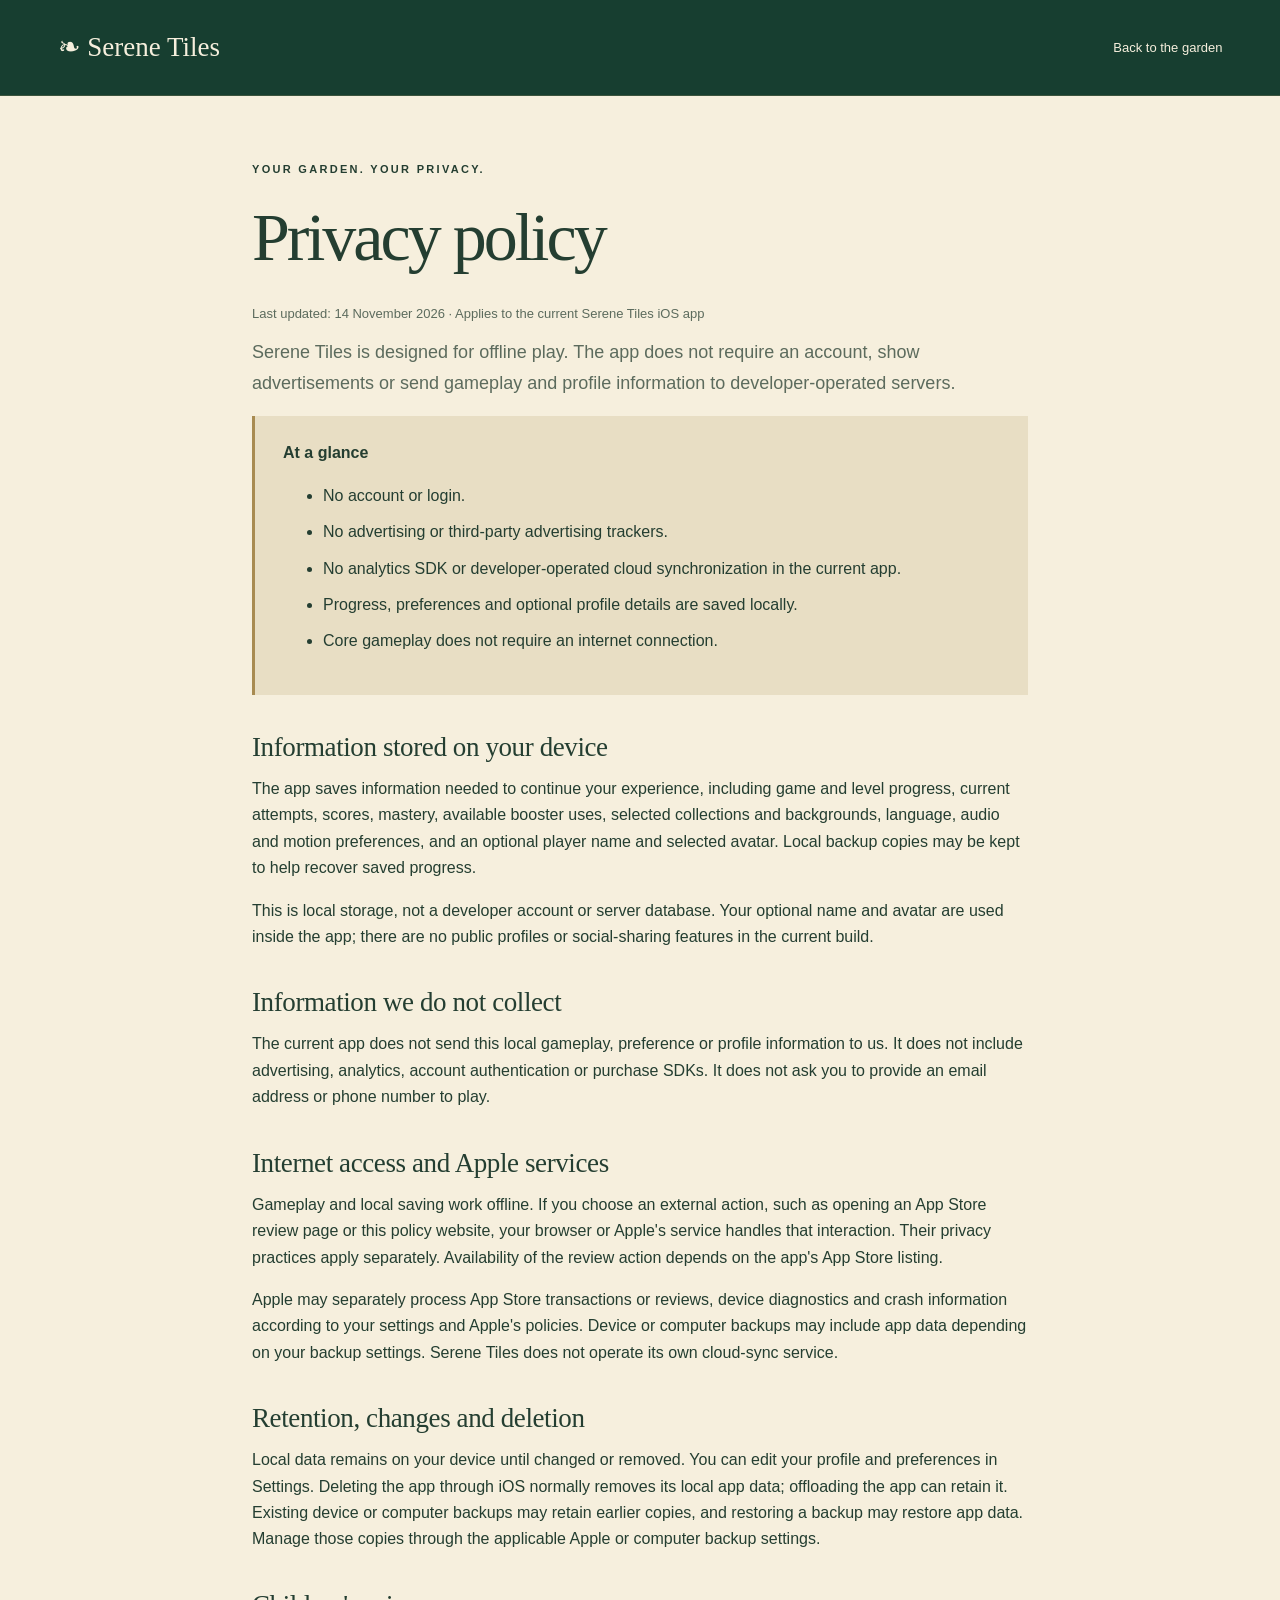
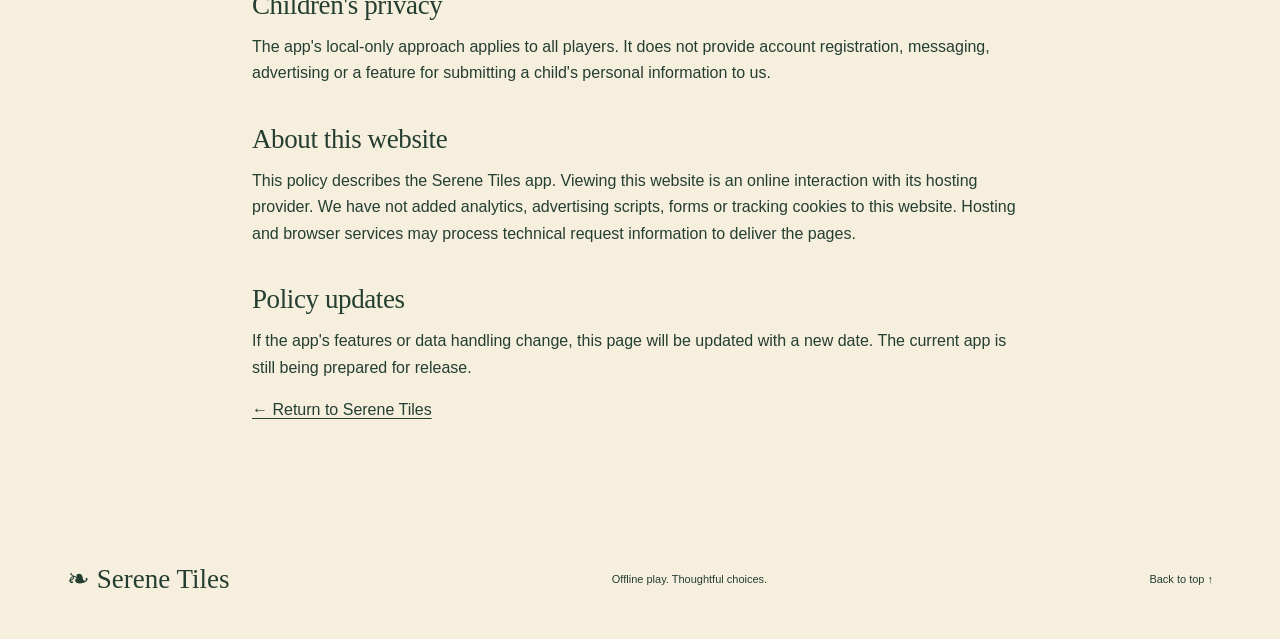
==== privacy/index.html @ 537b2bce "Add Serene Tiles website and privacy policy" ====
<!doctype html><html lang="en"><head><meta charset="utf-8"><meta name="viewport" content="width=device-width, initial-scale=1"><meta name="description" content="Privacy information for Serene Tiles, an offline-first tile puzzle game."><title>Privacy policy | Serene Tiles</title><link rel="stylesheet" href="../style.css"><style>.policy{max-width:860px;padding-top:64px;padding-bottom:80px}.policy h1{font-size:clamp(44px,6vw,68px)}.policy h2{font-size:27px;letter-spacing:-.4px;margin-top:38px;margin-bottom:14px}.policy a{text-decoration:underline;text-underline-offset:3px}.policy .summary{background:#e8dec4;padding:24px 28px;border-left:3px solid #a88b51}.policy li{margin-bottom:10px}.policy .date{color:#5c6b5d;font-size:13px}.policy .lead{color:#5c6b5d;max-width:100%}</style></head><body><header><a class="brand" href="../index.html">❧ Serene Tiles</a><nav aria-label="Main navigation"><a href="../index.html">Back to the garden</a></nav></header><main class="wrap policy"><p class="eyebrow">Your garden. Your privacy.</p><h1>Privacy policy</h1><p class="date">Last updated: 14 November 2026 · Applies to the current Serene Tiles iOS app</p><p class="lead">Serene Tiles is designed for offline play. The app does not require an account, show advertisements or send gameplay and profile information to developer-operated servers.</p><div class="summary"><strong>At a glance</strong><ul><li>No account or login.</li><li>No advertising or third-party advertising trackers.</li><li>No analytics SDK or developer-operated cloud synchronization in the current app.</li><li>Progress, preferences and optional profile details are saved locally.</li><li>Core gameplay does not require an internet connection.</li></ul></div><h2>Information stored on your device</h2><p>The app saves information needed to continue your experience, including game and level progress, current attempts, scores, mastery, available booster uses, selected collections and backgrounds, language, audio and motion preferences, and an optional player name and selected avatar. Local backup copies may be kept to help recover saved progress.</p><p>This is local storage, not a developer account or server database. Your optional name and avatar are used inside the app; there are no public profiles or social-sharing features in the current build.</p><h2>Information we do not collect</h2><p>The current app does not send this local gameplay, preference or profile information to us. It does not include advertising, analytics, account authentication or purchase SDKs. It does not ask you to provide an email address or phone number to play.</p><h2>Internet access and Apple services</h2><p>Gameplay and local saving work offline. If you choose an external action, such as opening an App Store review page or this policy website, your browser or Apple's service handles that interaction. Their privacy practices apply separately. Availability of the review action depends on the app's App Store listing.</p><p>Apple may separately process App Store transactions or reviews, device diagnostics and crash information according to your settings and Apple's policies. Device or computer backups may include app data depending on your backup settings. Serene Tiles does not operate its own cloud-sync service.</p><h2>Retention, changes and deletion</h2><p>Local data remains on your device until changed or removed. You can edit your profile and preferences in Settings. Deleting the app through iOS normally removes its local app data; offloading the app can retain it. Existing device or computer backups may retain earlier copies, and restoring a backup may restore app data. Manage those copies through the applicable Apple or computer backup settings.</p><h2>Children's privacy</h2><p>The app's local-only approach applies to all players. It does not provide account registration, messaging, advertising or a feature for submitting a child's personal information to us.</p><h2>About this website</h2><p>This policy describes the Serene Tiles app. Viewing this website is an online interaction with its hosting provider. We have not added analytics, advertising scripts, forms or tracking cookies to this website. Hosting and browser services may process technical request information to deliver the pages.</p><h2>Policy updates</h2><p>If the app's features or data handling change, this page will be updated with a new date. The current app is still being prepared for release.</p><p><a href="../index.html">← Return to Serene Tiles</a></p></main><footer class="wrap"><a class="brand" href="../index.html">❧ Serene Tiles</a><p>Offline play. Thoughtful choices.</p><a href="#">Back to top ↑</a></footer></body></html>
---- style.css ----
:root{--pine:#173e30;--deep:#102c23;--cream:#f6efdd;--gold:#d1b373;--ink:#243e31;--muted:#5c6b5d}*{box-sizing:border-box}html{scroll-behavior:smooth;scroll-padding-top:85px}body{margin:0;background:var(--cream);color:var(--ink);font-family:Arial,sans-serif;font-size:16px;line-height:1.65}h1,h2,h3,p{margin-top:0}h1,h2,h3,.brand{font-family:Georgia,serif;font-weight:400}h1{font-size:clamp(52px,6.3vw,90px);line-height:1.04;letter-spacing:-3px;margin-bottom:30px}h2{font-size:clamp(38px,4.5vw,62px);line-height:1.08;letter-spacing:-1.8px;margin-bottom:28px}h3{font-size:27px;line-height:1.2}em{font-weight:400;color:#9a7c43}a{color:inherit;text-decoration:none}button,a,summary{-webkit-tap-highlight-color:transparent}button{font:inherit;cursor:pointer}button:focus-visible,a:focus-visible,summary:focus-visible{outline:3px solid #bd8530;outline-offset:5px}.wrap{max-width:1230px;margin:auto;padding-left:42px;padding-right:42px}header{height:96px;display:flex;align-items:center;justify-content:space-between;padding:0 4.5%;background:var(--pine);color:var(--cream);border-bottom:1px solid #d1b37330;gap:25px}.brand{font-size:27px;white-space:nowrap}.mark{color:var(--gold);font-size:34px;vertical-align:middle}nav{display:flex;gap:30px;font-size:13px}nav a:hover{text-decoration:underline;text-underline-offset:7px}.small-button{font-size:12px;border:1px solid #d1b37377;border-radius:30px;padding:10px 17px}.hero{display:grid;grid-template-columns:1.1fr 1fr;gap:70px;min-height:755px;padding-top:65px;padding-bottom:65px;color:var(--cream);max-width:none;background:radial-gradient(ellipse at 85% 55%,#375540,var(--pine) 63%);padding-left:max(42px,calc((100vw - 1146px)/2));padding-right:max(42px,calc((100vw - 1146px)/2))}.hero-copy{align-self:center}.hero em{color:#dcc792}.eyebrow{font-size:11px;text-transform:uppercase;font-weight:700;letter-spacing:2.3px;margin-bottom:24px}.lead{font-size:18px;line-height:1.7;max-width:440px;color:#d7dfd3}.button{display:inline-flex;align-items:center;justify-content:space-between;gap:35px;background:var(--cream);color:var(--pine);padding:17px 26px;border:1px solid var(--gold);border-radius:4px;box-shadow:0 2px 0 #ac8d4f;font-size:14px;margin-top:14px}.button:hover{background:#fff9e9;transform:translateY(-1px)}.fine{font-size:12px;opacity:.75;margin:20px 0 0;line-height:1.6}.hero-notes{display:flex;gap:28px;margin-top:52px;font-size:11px;color:#d3c6a7}.hero-notes span:before{content:'✦';padding-right:9px;color:var(--gold)}.hero-art{position:relative;display:flex;align-items:center;justify-content:center}.hero-art img{display:block;width:286px;height:auto;border-radius:35px;box-shadow:0 35px 70px #07180e90;border:6px solid #c9ac6d}.orbit{position:absolute;border:1px solid #d1b37355;width:450px;height:550px;border-radius:50% 50% 45% 45%;font-size:9px;letter-spacing:4px;text-align:center;padding-top:17px;transform:rotate(9deg)}.image-label{position:absolute;bottom:2px;font-size:10px;letter-spacing:1.5px;text-transform:uppercase;background:var(--pine);padding:5px 12px}.ribbon{display:flex;align-items:center;justify-content:center;gap:65px;padding:24px;background:#e8dec4;border-bottom:1px solid #d0c3a5;font-family:Georgia,serif;font-size:18px}.ribbon i{color:#98763e;font-size:14px}.journey,.comforts,.questions{padding-top:110px;padding-bottom:100px}.section-head{display:grid;grid-template-columns:1.3fr 1fr;gap:100px;align-items:end;margin-bottom:38px}.section-head p:last-child{color:var(--muted);font-size:16px;line-height:1.8}.status{font-size:9px;letter-spacing:1.7px;color:#77633c}.chapter-tabs{display:grid;grid-template-columns:repeat(5,1fr);gap:0;border-bottom:1px solid #cabc9c;margin-top:32px}.chapter-tabs button{border:none;border-bottom:3px solid transparent;background:transparent;color:var(--muted);padding:20px 5px;font-family:Georgia,serif;font-size:21px}.chapter-tabs button[aria-selected=true]{border-bottom-color:#9b7a3b;color:var(--pine)}.chapter-tabs button small{display:block;font:10px Arial;letter-spacing:1px;margin-bottom:7px}.chapter-panel{padding:44px 0 20px;display:grid;grid-template-columns:1.3fr 1fr;gap:90px;min-height:340px}.chapter-panel h3{font-size:42px;margin-bottom:17px}.chapter-panel p{max-width:510px}.chapter-panel .eyebrow{font-size:10px;color:#8f733c}.skill{display:flex;flex-direction:column;gap:4px;margin-top:27px}.skill span{font-size:9px;letter-spacing:2px;color:#8b774f}.skill strong{font-size:14px;font-weight:400}.chapter-art{border:1px solid #b5a177;border-radius:150px 150px 6px 6px;text-align:center;padding:12px 35px 30px;background:radial-gradient(#faf7eb,#e7dcc1);display:flex;flex-direction:column;align-items:center;justify-content:center}.chapter-symbol{font-size:94px;line-height:1.1;color:#68816a}.chapter-art>span:last-of-type{font:italic 22px Georgia;max-width:230px}.difficulty{display:flex;gap:8px;margin-top:22px}.difficulty i{width:28px;height:5px;background:#c6c6b1;border-radius:3px}.difficulty i.on{background:#506c50}.experience{background:var(--pine);color:var(--cream);padding:100px 0}.experience-grid{display:grid;grid-template-columns:1fr 1fr;gap:110px;align-items:center}.experience em{color:#dcc792}.phone-pair{position:relative;text-align:center}.phone-pair img{width:310px;max-width:80%;border-radius:28px;border:5px solid #bda571;box-shadow:0 30px 60px #0005}.floating-note{position:absolute;bottom:55px;right:-30px;padding:22px 28px;text-align:left;background:var(--cream);color:var(--pine);box-shadow:0 10px 30px #0002;border:1px solid var(--gold)}.floating-note span{display:block;font-size:9px;letter-spacing:2px}.floating-note strong{display:block;font:21px Georgia;margin-top:6px}.feature{display:flex;gap:20px;border-top:1px solid #ffffff20;padding-top:25px;margin-top:25px}.feature>span{color:var(--gold);font-size:11px}.feature h3{font-size:24px;margin-bottom:10px}.feature p{font-size:14px;color:#d1d9cf;margin:0}.comforts{display:grid;grid-template-columns:1fr 1.4fr;gap:80px}.comforts .lead{color:var(--muted);font-size:16px}.comfort-grid{display:grid;grid-template-columns:1fr 1fr;gap:40px}.icon{font:34px Georgia;color:#8b713d;display:block;margin-bottom:15px}.comfort-grid h3{font-size:23px}.comfort-grid p{font-size:14px;color:var(--muted)}.comfort-grid small{font-size:10px;line-height:1.5;display:block;color:var(--muted)}.screens{background:#eae2ce;padding:100px 0}.gallery{display:grid;grid-template-columns:repeat(4,1fr);gap:35px 25px}.screen{background:none;border:none;text-align:left;color:var(--ink);padding:0}.screen img{width:100%;border-radius:13px;border:1px solid #bda571;box-shadow:0 10px 18px #30402b15;transition:transform .2s}.screen:hover img{transform:translateY(-6px)}.screen span{display:block;font-size:12px;margin-top:14px}.screen small{font-size:9px;color:#86734a;letter-spacing:2px;display:block;margin-bottom:4px}.questions{max-width:900px}details{border-bottom:1px solid #cfc4a8;padding:21px 0}summary{cursor:pointer;font-size:17px;list-style:none;padding-right:30px;position:relative}summary:after{content:'+';position:absolute;right:0}details[open] summary:after{content:'−'}details p{font-size:14px;color:var(--muted);padding-top:17px;max-width:650px;margin-bottom:0}.closing{padding:85px 25px;text-align:center;background:var(--pine);color:var(--cream)}.closing em{color:#dcc792}.closing h2{font-size:64px}.closing .button{margin-top:0}footer{display:flex;align-items:center;justify-content:space-between;gap:20px;min-height:120px}footer p,footer>a:last-child{font-size:11px;margin:0}dialog{border:1px solid var(--gold);border-radius:15px;padding:18px 20px;background:var(--pine);color:var(--cream);max-width:95vw;max-height:94vh;text-align:center}dialog::backdrop{background:#07170ee8}dialog img{display:block;max-width:80vw;max-height:78vh;height:auto;margin:auto}dialog p{font-size:12px;margin:12px 0 0}.close{position:sticky;top:0;float:right;border:1px solid var(--gold);background:var(--cream);color:var(--pine);border-radius:50%;font-size:24px;width:36px;height:36px;margin-left:10px}
@media(max-width:1000px){nav{gap:16px}.small-button{display:none}.hero{gap:30px}.orbit{width:340px}.hero-art img{width:260px}.section-head{gap:40px}.experience-grid{gap:60px}.comforts{gap:40px}.ribbon{gap:30px;font-size:15px}}@media(max-width:700px){header{height:78px;padding:0 22px}.brand{font-size:22px}nav a:not(:last-child){display:none}nav{font-size:11px}.wrap{padding-left:24px;padding-right:24px}.hero{grid-template-columns:1fr;padding:55px 24px 45px;gap:45px;text-align:center}.hero-copy .lead{margin-left:auto;margin-right:auto}.hero h1{letter-spacing:-1.8px}.hero .eyebrow{font-size:9px}.hero-notes{justify-content:center;margin-top:30px;gap:18px}.hero-art{padding-bottom:22px}.hero-art img{width:245px}.orbit{height:470px;width:310px}.image-label{bottom:0}.ribbon{gap:12px;padding:18px 15px;font-size:12px;text-align:center}.ribbon span:last-child,.ribbon i:last-of-type{display:none}.section-head,.chapter-panel,.experience-grid,.comforts{grid-template-columns:1fr;gap:20px}.journey,.comforts,.questions{padding-top:65px;padding-bottom:65px}.section-head{margin-bottom:25px}.section-head h2{margin-bottom:10px}.chapter-tabs button{font-size:14px;padding:15px 0}.chapter-tabs button small{font-size:8px}.status{font-size:8px}.chapter-panel{padding-top:28px}.chapter-art{border-radius:100px 100px 5px 5px;max-width:100%;padding:20px}.chapter-symbol{font-size:65px}.chapter-panel h3{font-size:36px}.experience{padding:65px 0}.experience-grid{gap:55px}.floating-note{right:0;bottom:40px;padding:17px}.comfort-grid{gap:28px 22px}.comfort-grid h3{font-size:21px}.screens{padding:65px 0}.gallery{grid-template-columns:repeat(2,1fr);gap:28px 18px}.screen span{font-size:11px}.closing h2{font-size:49px}footer{padding-top:30px;padding-bottom:30px;flex-direction:column;gap:12px}dialog{padding:12px}.close{float:none;display:block;margin:0 0 10px auto}dialog img{max-height:73vh}}
@media(prefers-reduced-motion:reduce){html{scroll-behavior:auto}*{transition:none!important}}

.privacy-preview{padding-top:80px;padding-bottom:80px;display:grid;grid-template-columns:1.2fr 1fr;gap:70px;border-top:1px solid #cfc4a8}.privacy-preview p{color:var(--muted)}.privacy-card{align-self:center;background:#e8dec4;border:1px solid #cabc9c;border-radius:12px;padding:30px}.privacy-card .button{font-size:13px;gap:18px}.phone-pair img{height:auto}@media(max-width:700px){.privacy-preview{grid-template-columns:1fr;gap:20px;padding-top:60px;padding-bottom:60px}.privacy-card{padding:24px}}
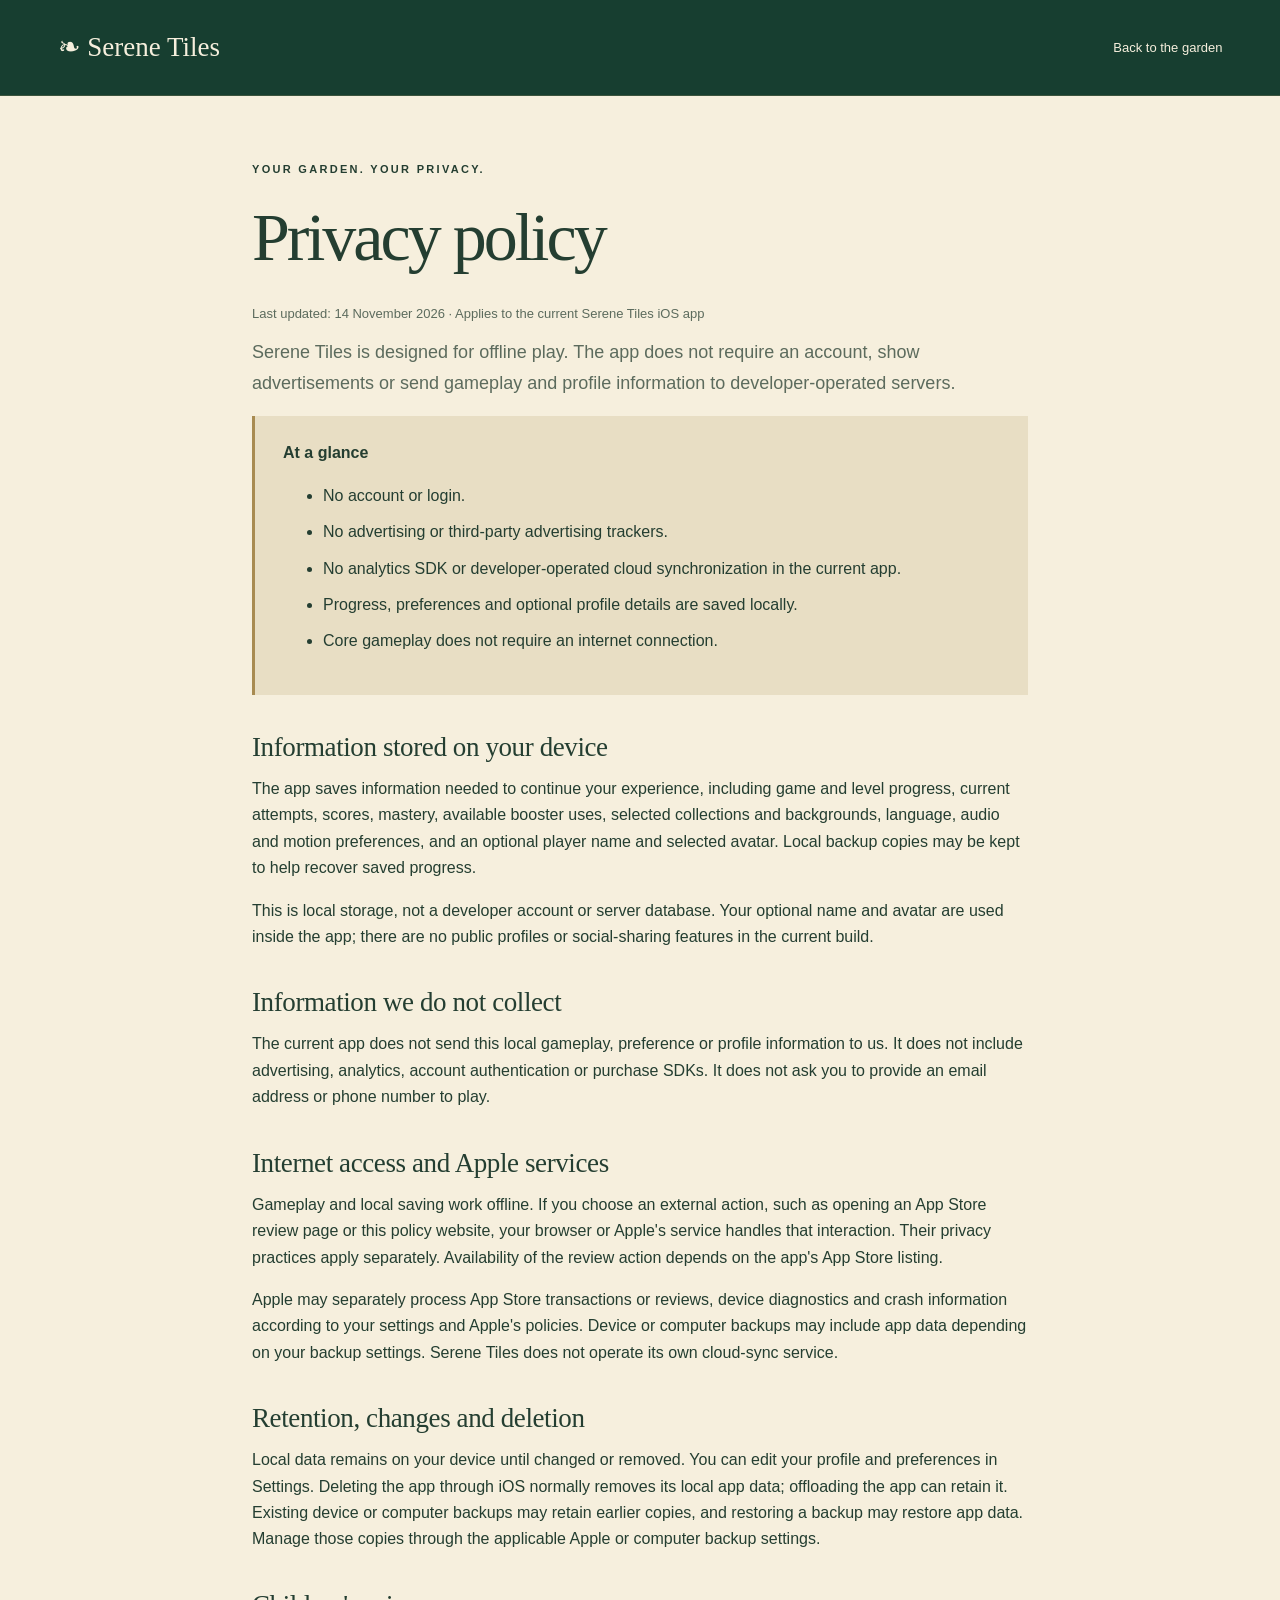
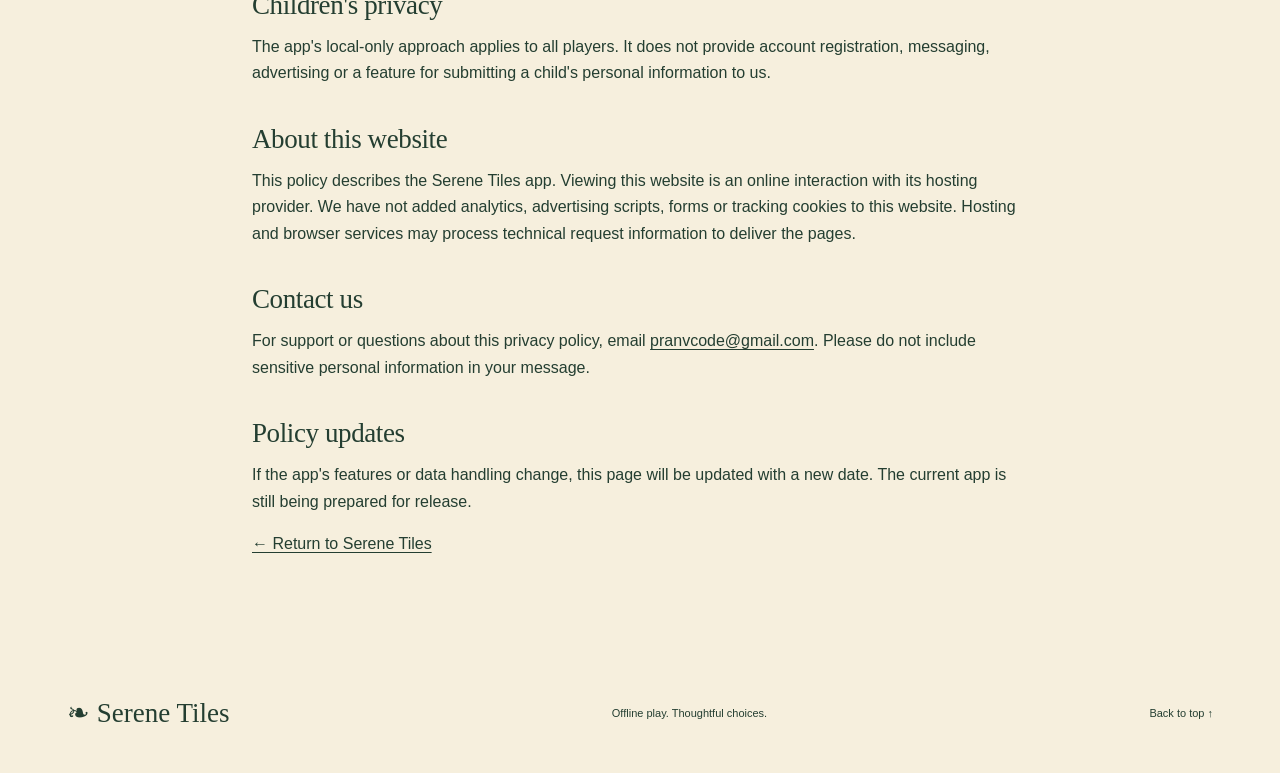
==== commit d216e763: "Add developer support contact" ====
--- a/privacy/index.html
+++ b/privacy/index.html
@@ -1 +1 @@
-<!doctype html><html lang="en"><head><meta charset="utf-8"><meta name="viewport" content="width=device-width, initial-scale=1"><meta name="description" content="Privacy information for Serene Tiles, an offline-first tile puzzle game."><title>Privacy policy | Serene Tiles</title><link rel="stylesheet" href="../style.css"><style>.policy{max-width:860px;padding-top:64px;padding-bottom:80px}.policy h1{font-size:clamp(44px,6vw,68px)}.policy h2{font-size:27px;letter-spacing:-.4px;margin-top:38px;margin-bottom:14px}.policy a{text-decoration:underline;text-underline-offset:3px}.policy .summary{background:#e8dec4;padding:24px 28px;border-left:3px solid #a88b51}.policy li{margin-bottom:10px}.policy .date{color:#5c6b5d;font-size:13px}.policy .lead{color:#5c6b5d;max-width:100%}</style></head><body><header><a class="brand" href="../index.html">❧ Serene Tiles</a><nav aria-label="Main navigation"><a href="../index.html">Back to the garden</a></nav></header><main class="wrap policy"><p class="eyebrow">Your garden. Your privacy.</p><h1>Privacy policy</h1><p class="date">Last updated: 14 November 2026 · Applies to the current Serene Tiles iOS app</p><p class="lead">Serene Tiles is designed for offline play. The app does not require an account, show advertisements or send gameplay and profile information to developer-operated servers.</p><div class="summary"><strong>At a glance</strong><ul><li>No account or login.</li><li>No advertising or third-party advertising trackers.</li><li>No analytics SDK or developer-operated cloud synchronization in the current app.</li><li>Progress, preferences and optional profile details are saved locally.</li><li>Core gameplay does not require an internet connection.</li></ul></div><h2>Information stored on your device</h2><p>The app saves information needed to continue your experience, including game and level progress, current attempts, scores, mastery, available booster uses, selected collections and backgrounds, language, audio and motion preferences, and an optional player name and selected avatar. Local backup copies may be kept to help recover saved progress.</p><p>This is local storage, not a developer account or server database. Your optional name and avatar are used inside the app; there are no public profiles or social-sharing features in the current build.</p><h2>Information we do not collect</h2><p>The current app does not send this local gameplay, preference or profile information to us. It does not include advertising, analytics, account authentication or purchase SDKs. It does not ask you to provide an email address or phone number to play.</p><h2>Internet access and Apple services</h2><p>Gameplay and local saving work offline. If you choose an external action, such as opening an App Store review page or this policy website, your browser or Apple's service handles that interaction. Their privacy practices apply separately. Availability of the review action depends on the app's App Store listing.</p><p>Apple may separately process App Store transactions or reviews, device diagnostics and crash information according to your settings and Apple's policies. Device or computer backups may include app data depending on your backup settings. Serene Tiles does not operate its own cloud-sync service.</p><h2>Retention, changes and deletion</h2><p>Local data remains on your device until changed or removed. You can edit your profile and preferences in Settings. Deleting the app through iOS normally removes its local app data; offloading the app can retain it. Existing device or computer backups may retain earlier copies, and restoring a backup may restore app data. Manage those copies through the applicable Apple or computer backup settings.</p><h2>Children's privacy</h2><p>The app's local-only approach applies to all players. It does not provide account registration, messaging, advertising or a feature for submitting a child's personal information to us.</p><h2>About this website</h2><p>This policy describes the Serene Tiles app. Viewing this website is an online interaction with its hosting provider. We have not added analytics, advertising scripts, forms or tracking cookies to this website. Hosting and browser services may process technical request information to deliver the pages.</p><h2>Policy updates</h2><p>If the app's features or data handling change, this page will be updated with a new date. The current app is still being prepared for release.</p><p><a href="../index.html">← Return to Serene Tiles</a></p></main><footer class="wrap"><a class="brand" href="../index.html">❧ Serene Tiles</a><p>Offline play. Thoughtful choices.</p><a href="#">Back to top ↑</a></footer></body></html>
+<!doctype html><html lang="en"><head><meta charset="utf-8"><meta name="viewport" content="width=device-width, initial-scale=1"><meta name="description" content="Privacy information for Serene Tiles, an offline-first tile puzzle game."><title>Privacy policy | Serene Tiles</title><link rel="stylesheet" href="../style.css"><style>.policy{max-width:860px;padding-top:64px;padding-bottom:80px}.policy h1{font-size:clamp(44px,6vw,68px)}.policy h2{font-size:27px;letter-spacing:-.4px;margin-top:38px;margin-bottom:14px}.policy a{text-decoration:underline;text-underline-offset:3px}.policy .summary{background:#e8dec4;padding:24px 28px;border-left:3px solid #a88b51}.policy li{margin-bottom:10px}.policy .date{color:#5c6b5d;font-size:13px}.policy .lead{color:#5c6b5d;max-width:100%}</style></head><body><header><a class="brand" href="../index.html">❧ Serene Tiles</a><nav aria-label="Main navigation"><a href="../index.html">Back to the garden</a></nav></header><main class="wrap policy"><p class="eyebrow">Your garden. Your privacy.</p><h1>Privacy policy</h1><p class="date">Last updated: 14 November 2026 · Applies to the current Serene Tiles iOS app</p><p class="lead">Serene Tiles is designed for offline play. The app does not require an account, show advertisements or send gameplay and profile information to developer-operated servers.</p><div class="summary"><strong>At a glance</strong><ul><li>No account or login.</li><li>No advertising or third-party advertising trackers.</li><li>No analytics SDK or developer-operated cloud synchronization in the current app.</li><li>Progress, preferences and optional profile details are saved locally.</li><li>Core gameplay does not require an internet connection.</li></ul></div><h2>Information stored on your device</h2><p>The app saves information needed to continue your experience, including game and level progress, current attempts, scores, mastery, available booster uses, selected collections and backgrounds, language, audio and motion preferences, and an optional player name and selected avatar. Local backup copies may be kept to help recover saved progress.</p><p>This is local storage, not a developer account or server database. Your optional name and avatar are used inside the app; there are no public profiles or social-sharing features in the current build.</p><h2>Information we do not collect</h2><p>The current app does not send this local gameplay, preference or profile information to us. It does not include advertising, analytics, account authentication or purchase SDKs. It does not ask you to provide an email address or phone number to play.</p><h2>Internet access and Apple services</h2><p>Gameplay and local saving work offline. If you choose an external action, such as opening an App Store review page or this policy website, your browser or Apple's service handles that interaction. Their privacy practices apply separately. Availability of the review action depends on the app's App Store listing.</p><p>Apple may separately process App Store transactions or reviews, device diagnostics and crash information according to your settings and Apple's policies. Device or computer backups may include app data depending on your backup settings. Serene Tiles does not operate its own cloud-sync service.</p><h2>Retention, changes and deletion</h2><p>Local data remains on your device until changed or removed. You can edit your profile and preferences in Settings. Deleting the app through iOS normally removes its local app data; offloading the app can retain it. Existing device or computer backups may retain earlier copies, and restoring a backup may restore app data. Manage those copies through the applicable Apple or computer backup settings.</p><h2>Children's privacy</h2><p>The app's local-only approach applies to all players. It does not provide account registration, messaging, advertising or a feature for submitting a child's personal information to us.</p><h2>About this website</h2><p>This policy describes the Serene Tiles app. Viewing this website is an online interaction with its hosting provider. We have not added analytics, advertising scripts, forms or tracking cookies to this website. Hosting and browser services may process technical request information to deliver the pages.</p><h2>Contact us</h2><p>For support or questions about this privacy policy, email <a href="mailto:pranvcode@gmail.com">pranvcode@gmail.com</a>. Please do not include sensitive personal information in your message.</p><h2>Policy updates</h2><p>If the app's features or data handling change, this page will be updated with a new date. The current app is still being prepared for release.</p><p><a href="../index.html">← Return to Serene Tiles</a></p></main><footer class="wrap"><a class="brand" href="../index.html">❧ Serene Tiles</a><p>Offline play. Thoughtful choices.</p><a href="#">Back to top ↑</a></footer></body></html>
